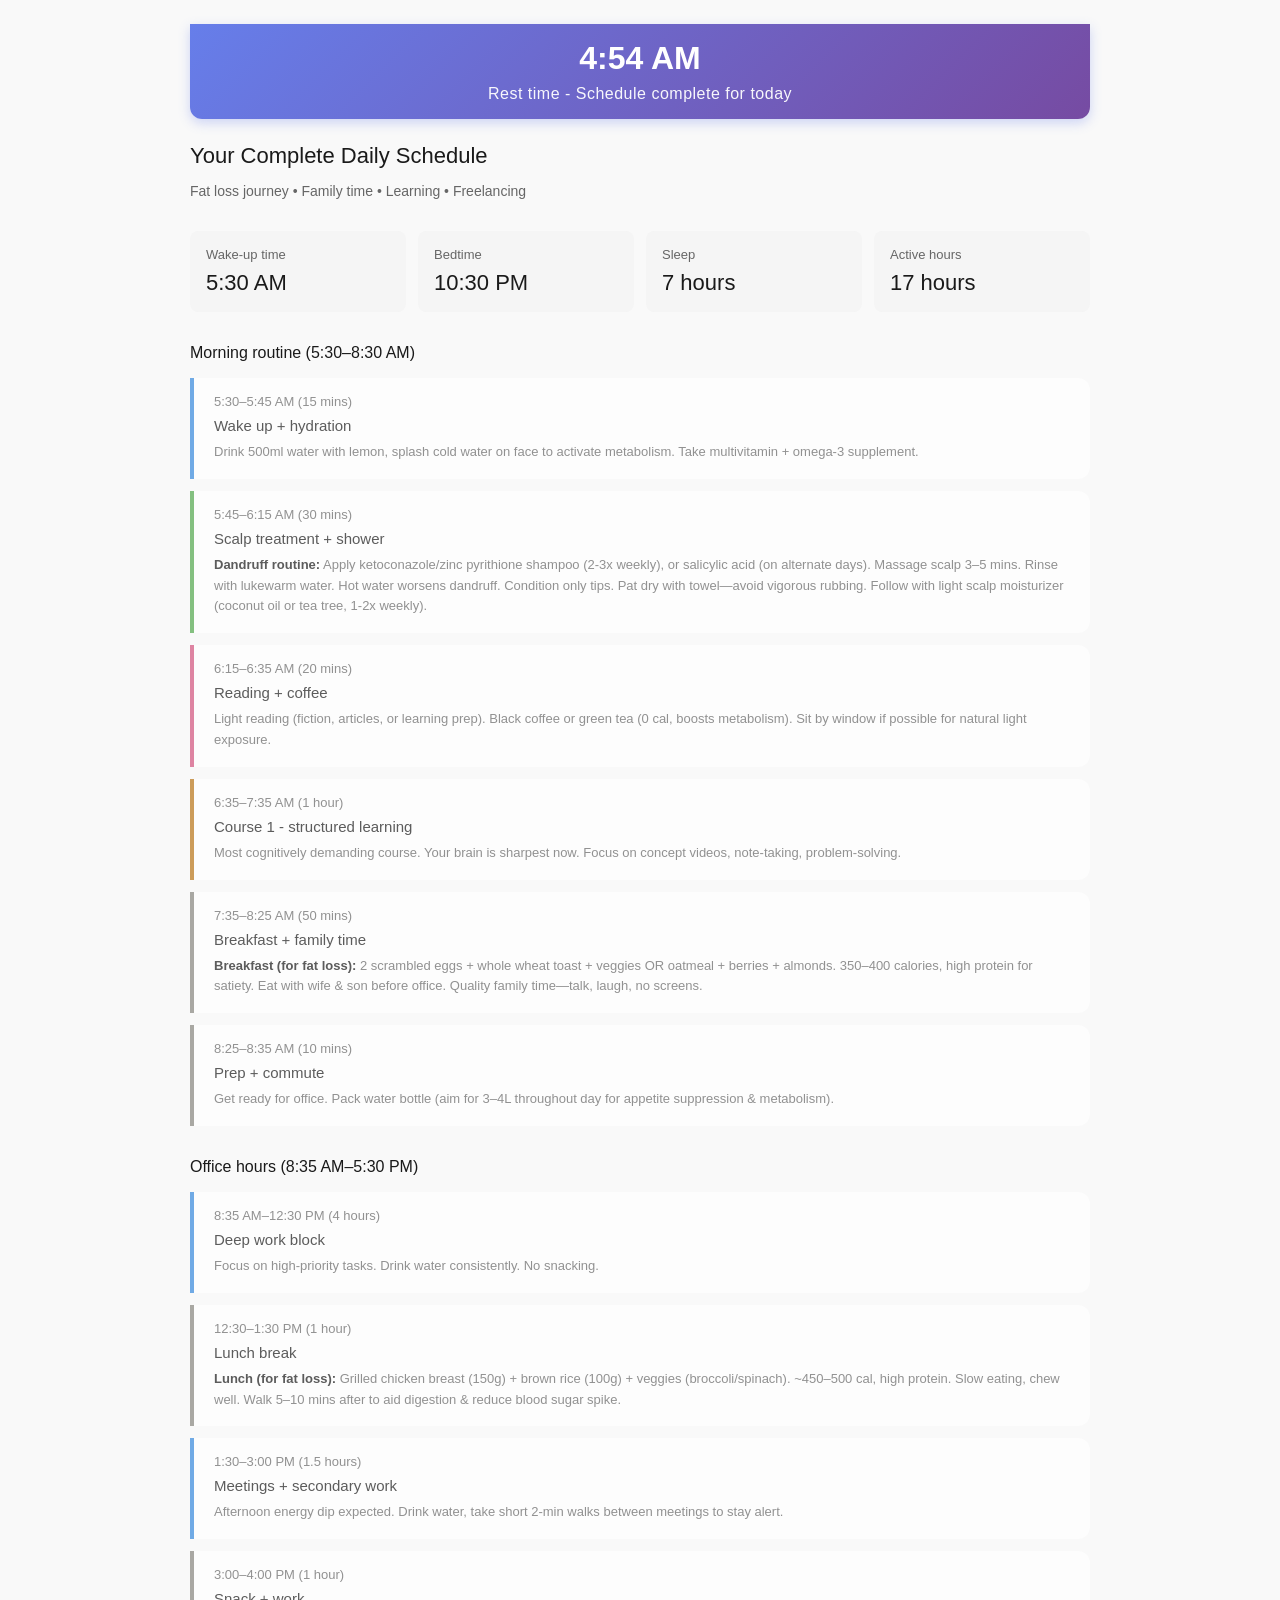
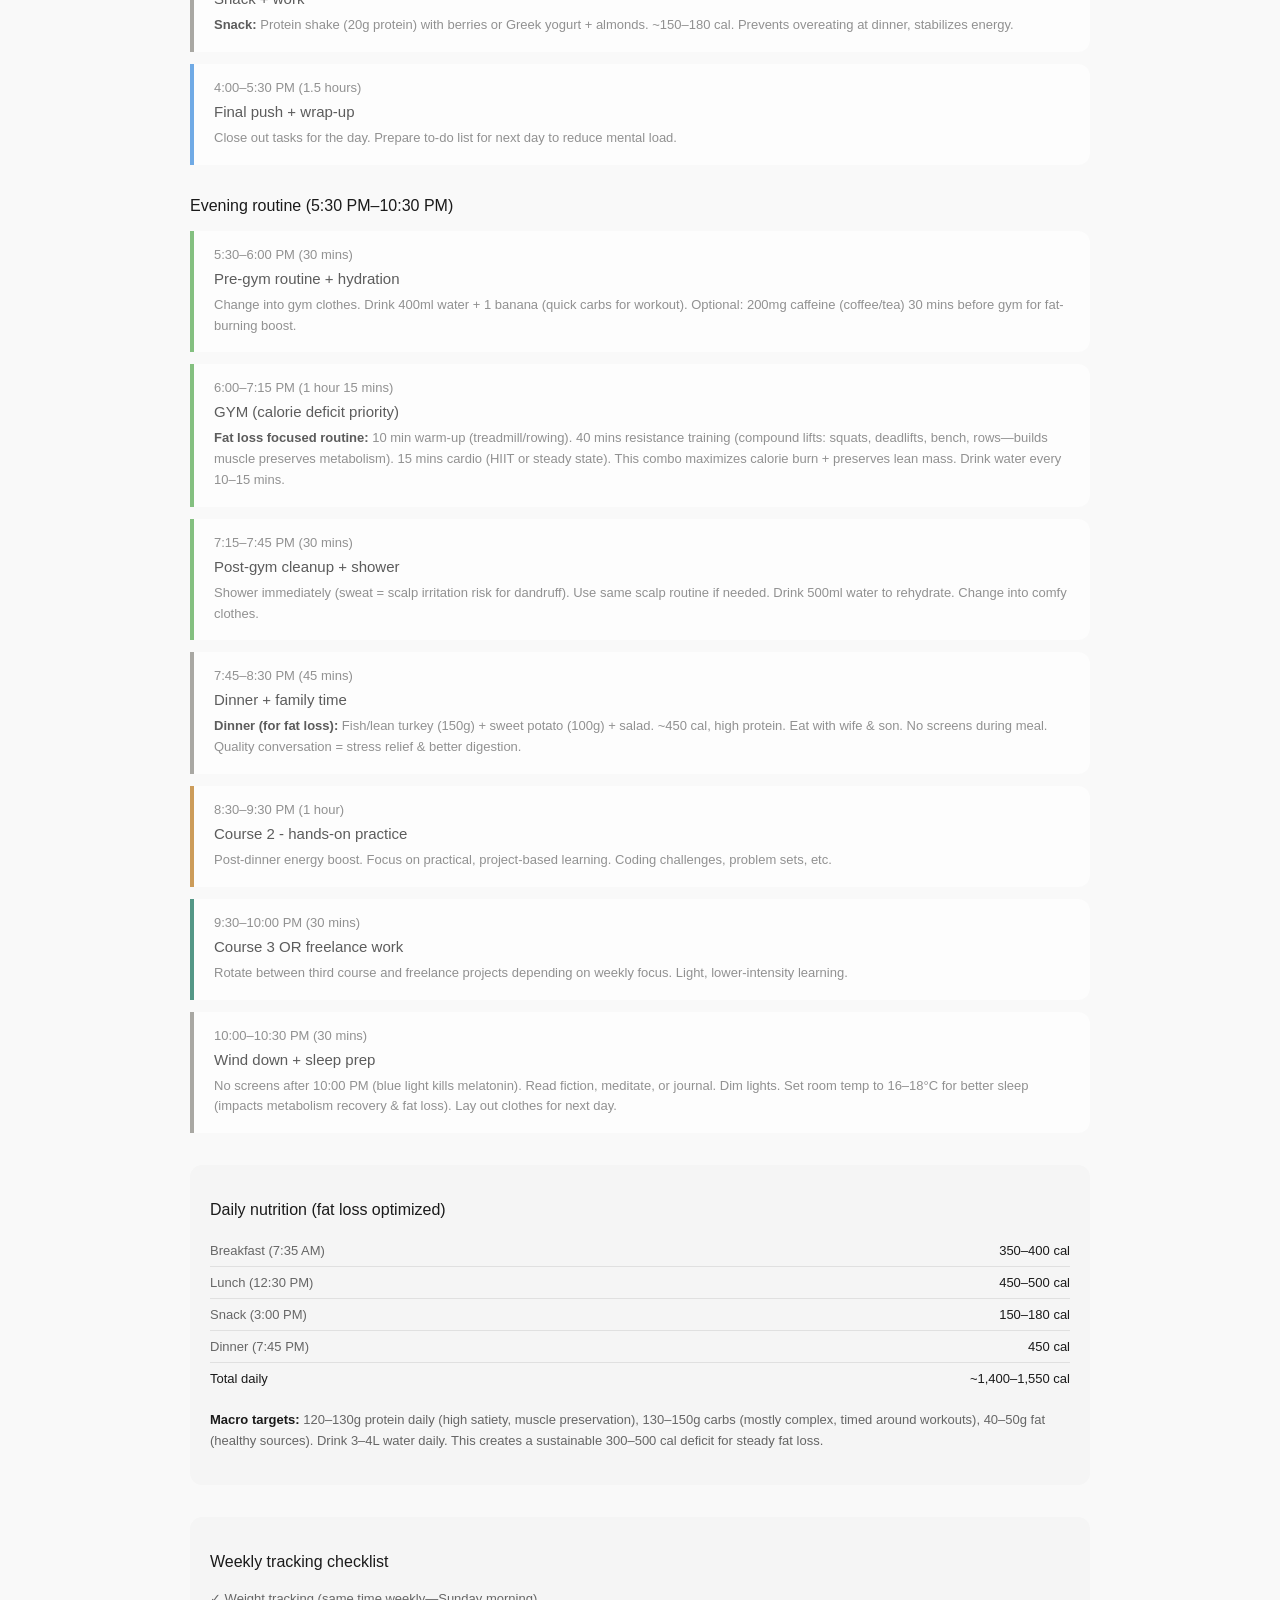
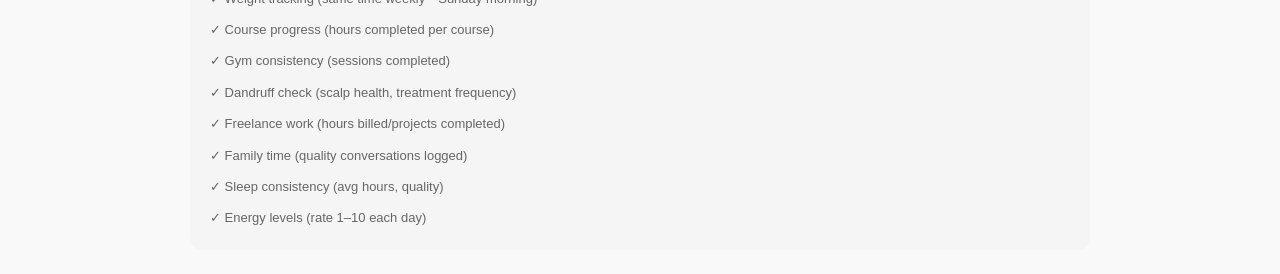
==== comprehensive_daily_schedule.html @ 2fa3a60c "base" ====
<!DOCTYPE html>
<html lang="en">
<head>
    <meta charset="UTF-8">
    <meta name="viewport" content="width=device-width, initial-scale=1.0">
    <title>Daily Schedule Tracker</title>
    <link rel="stylesheet" href="styles.css">
</head>
<body>

<div style="padding: 1.5rem; max-width: 900px; margin: 0 auto; font-family: var(--font-sans);">

<div class="current-time-display">
    <div class="time" id="currentTime">--:-- --</div>
    <div class="activity" id="currentActivity">Loading schedule...</div>
</div>

<h2 style="font-size: 22px; font-weight: 500; margin-bottom: 0.5rem;">Your Complete Daily Schedule</h2>
<p style="font-size: 14px; color: var(--color-text-secondary); margin-bottom: 2rem;">Fat loss journey • Family time • Learning • Freelancing</p>

<div style="display: grid; grid-template-columns: repeat(auto-fit, minmax(200px, 1fr)); gap: 12px; margin-bottom: 2rem;">
  <div style="background: var(--color-background-secondary); border-radius: var(--border-radius-md); padding: 1rem;">
    <div style="font-size: 13px; color: var(--color-text-secondary); margin-bottom: 0.5rem;">Wake-up time</div>
    <div style="font-size: 22px; font-weight: 500;">5:30 AM</div>
  </div>
  <div style="background: var(--color-background-secondary); border-radius: var(--border-radius-md); padding: 1rem;">
    <div style="font-size: 13px; color: var(--color-text-secondary); margin-bottom: 0.5rem;">Bedtime</div>
    <div style="font-size: 22px; font-weight: 500;">10:30 PM</div>
  </div>
  <div style="background: var(--color-background-secondary); border-radius: var(--border-radius-md); padding: 1rem;">
    <div style="font-size: 13px; color: var(--color-text-secondary); margin-bottom: 0.5rem;">Sleep</div>
    <div style="font-size: 22px; font-weight: 500;">7 hours</div>
  </div>
  <div style="background: var(--color-background-secondary); border-radius: var(--border-radius-md); padding: 1rem;">
    <div style="font-size: 13px; color: var(--color-text-secondary); margin-bottom: 0.5rem;">Active hours</div>
    <div style="font-size: 22px; font-weight: 500;">17 hours</div>
  </div>
</div>

<div style="margin-bottom: 2rem;">
  <h3 style="font-size: 16px; font-weight: 500; margin-bottom: 1rem;">Morning routine (5:30–8:30 AM)</h3>
  
  <div class="schedule-item" data-start="530" data-end="545" style="background: var(--color-background-primary); border-left: 4px solid #378ADD; border-radius: var(--border-radius-lg); border-top-left-radius: 0; border-bottom-left-radius: 0; padding: 1rem 1.25rem; margin-bottom: 0.75rem;">
    <div style="font-size: 13px; color: var(--color-text-secondary); font-weight: 500; margin-bottom: 0.5rem;">5:30–5:45 AM (15 mins)</div>
    <div style="font-size: 15px; font-weight: 500; margin-bottom: 0.5rem;">Wake up + hydration</div>
    <div style="font-size: 13px; color: var(--color-text-secondary); line-height: 1.6;">Drink 500ml water with lemon, splash cold water on face to activate metabolism. Take multivitamin + omega-3 supplement.</div>
  </div>

  <div class="schedule-item" data-start="545" data-end="615" style="background: var(--color-background-primary); border-left: 4px solid #54A94D; border-radius: var(--border-radius-lg); border-top-left-radius: 0; border-bottom-left-radius: 0; padding: 1rem 1.25rem; margin-bottom: 0.75rem;">
    <div style="font-size: 13px; color: var(--color-text-secondary); font-weight: 500; margin-bottom: 0.5rem;">5:45–6:15 AM (30 mins)</div>
    <div style="font-size: 15px; font-weight: 500; margin-bottom: 0.5rem;">Scalp treatment + shower</div>
    <div style="font-size: 13px; color: var(--color-text-secondary); line-height: 1.6;"><strong style="color: var(--color-text-primary);">Dandruff routine:</strong> Apply ketoconazole/zinc pyrithione shampoo (2-3x weekly), or salicylic acid (on alternate days). Massage scalp 3–5 mins. Rinse with lukewarm water. Hot water worsens dandruff. Condition only tips. Pat dry with towel—avoid vigorous rubbing. Follow with light scalp moisturizer (coconut oil or tea tree, 1-2x weekly).</div>
  </div>

  <div class="schedule-item" data-start="615" data-end="635" style="background: var(--color-background-primary); border-left: 4px solid #D4537E; border-radius: var(--border-radius-lg); border-top-left-radius: 0; border-bottom-left-radius: 0; padding: 1rem 1.25rem; margin-bottom: 0.75rem;">
    <div style="font-size: 13px; color: var(--color-text-secondary); font-weight: 500; margin-bottom: 0.5rem;">6:15–6:35 AM (20 mins)</div>
    <div style="font-size: 15px; font-weight: 500; margin-bottom: 0.5rem;">Reading + coffee</div>
    <div style="font-size: 13px; color: var(--color-text-secondary); line-height: 1.6;">Light reading (fiction, articles, or learning prep). Black coffee or green tea (0 cal, boosts metabolism). Sit by window if possible for natural light exposure.</div>
  </div>

  <div class="schedule-item" data-start="635" data-end="735" style="background: var(--color-background-primary); border-left: 4px solid #BA7517; border-radius: var(--border-radius-lg); border-top-left-radius: 0; border-bottom-left-radius: 0; padding: 1rem 1.25rem; margin-bottom: 0.75rem;">
    <div style="font-size: 13px; color: var(--color-text-secondary); font-weight: 500; margin-bottom: 0.5rem;">6:35–7:35 AM (1 hour)</div>
    <div style="font-size: 15px; font-weight: 500; margin-bottom: 0.5rem;">Course 1 - structured learning</div>
    <div style="font-size: 13px; color: var(--color-text-secondary); line-height: 1.6;">Most cognitively demanding course. Your brain is sharpest now. Focus on concept videos, note-taking, problem-solving.</div>
  </div>

  <div class="schedule-item" data-start="735" data-end="825" style="background: var(--color-background-primary); border-left: 4px solid #888780; border-radius: var(--border-radius-lg); border-top-left-radius: 0; border-bottom-left-radius: 0; padding: 1rem 1.25rem; margin-bottom: 0.75rem;">
    <div style="font-size: 13px; color: var(--color-text-secondary); font-weight: 500; margin-bottom: 0.5rem;">7:35–8:25 AM (50 mins)</div>
    <div style="font-size: 15px; font-weight: 500; margin-bottom: 0.5rem;">Breakfast + family time</div>
    <div style="font-size: 13px; color: var(--color-text-secondary); line-height: 1.6;"><strong style="color: var(--color-text-primary);">Breakfast (for fat loss):</strong> 2 scrambled eggs + whole wheat toast + veggies OR oatmeal + berries + almonds. 350–400 calories, high protein for satiety. Eat with wife & son before office. Quality family time—talk, laugh, no screens.</div>
  </div>

  <div class="schedule-item" data-start="825" data-end="835" style="background: var(--color-background-primary); border-left: 4px solid #888780; border-radius: var(--border-radius-lg); border-top-left-radius: 0; border-bottom-left-radius: 0; padding: 1rem 1.25rem;">
    <div style="font-size: 13px; color: var(--color-text-secondary); font-weight: 500; margin-bottom: 0.5rem;">8:25–8:35 AM (10 mins)</div>
    <div style="font-size: 15px; font-weight: 500; margin-bottom: 0.5rem;">Prep + commute</div>
    <div style="font-size: 13px; color: var(--color-text-secondary); line-height: 1.6;">Get ready for office. Pack water bottle (aim for 3–4L throughout day for appetite suppression & metabolism).</div>
  </div>
</div>

<div style="margin-bottom: 2rem;">
  <h3 style="font-size: 16px; font-weight: 500; margin-bottom: 1rem;">Office hours (8:35 AM–5:30 PM)</h3>
  
  <div class="schedule-item" data-start="835" data-end="1230" style="background: var(--color-background-primary); border-left: 4px solid #378ADD; border-radius: var(--border-radius-lg); border-top-left-radius: 0; border-bottom-left-radius: 0; padding: 1rem 1.25rem; margin-bottom: 0.75rem;">
    <div style="font-size: 13px; color: var(--color-text-secondary); font-weight: 500; margin-bottom: 0.5rem;">8:35 AM–12:30 PM (4 hours)</div>
    <div style="font-size: 15px; font-weight: 500; margin-bottom: 0.5rem;">Deep work block</div>
    <div style="font-size: 13px; color: var(--color-text-secondary); line-height: 1.6;">Focus on high-priority tasks. Drink water consistently. No snacking.</div>
  </div>

  <div class="schedule-item" data-start="1230" data-end="1330" style="background: var(--color-background-primary); border-left: 4px solid #888780; border-radius: var(--border-radius-lg); border-top-left-radius: 0; border-bottom-left-radius: 0; padding: 1rem 1.25rem; margin-bottom: 0.75rem;">
    <div style="font-size: 13px; color: var(--color-text-secondary); font-weight: 500; margin-bottom: 0.5rem;">12:30–1:30 PM (1 hour)</div>
    <div style="font-size: 15px; font-weight: 500; margin-bottom: 0.5rem;">Lunch break</div>
    <div style="font-size: 13px; color: var(--color-text-secondary); line-height: 1.6;"><strong style="color: var(--color-text-primary);">Lunch (for fat loss):</strong> Grilled chicken breast (150g) + brown rice (100g) + veggies (broccoli/spinach). ~450–500 cal, high protein. Slow eating, chew well. Walk 5–10 mins after to aid digestion & reduce blood sugar spike.</div>
  </div>

  <div class="schedule-item" data-start="1330" data-end="1500" style="background: var(--color-background-primary); border-left: 4px solid #378ADD; border-radius: var(--border-radius-lg); border-top-left-radius: 0; border-bottom-left-radius: 0; padding: 1rem 1.25rem; margin-bottom: 0.75rem;">
    <div style="font-size: 13px; color: var(--color-text-secondary); font-weight: 500; margin-bottom: 0.5rem;">1:30–3:00 PM (1.5 hours)</div>
    <div style="font-size: 15px; font-weight: 500; margin-bottom: 0.5rem;">Meetings + secondary work</div>
    <div style="font-size: 13px; color: var(--color-text-secondary); line-height: 1.6;">Afternoon energy dip expected. Drink water, take short 2-min walks between meetings to stay alert.</div>
  </div>

  <div class="schedule-item" data-start="1500" data-end="1600" style="background: var(--color-background-primary); border-left: 4px solid #888780; border-radius: var(--border-radius-lg); border-top-left-radius: 0; border-bottom-left-radius: 0; padding: 1rem 1.25rem; margin-bottom: 0.75rem;">
    <div style="font-size: 13px; color: var(--color-text-secondary); font-weight: 500; margin-bottom: 0.5rem;">3:00–4:00 PM (1 hour)</div>
    <div style="font-size: 15px; font-weight: 500; margin-bottom: 0.5rem;">Snack + work</div>
    <div style="font-size: 13px; color: var(--color-text-secondary); line-height: 1.6;"><strong style="color: var(--color-text-primary);">Snack:</strong> Protein shake (20g protein) with berries or Greek yogurt + almonds. ~150–180 cal. Prevents overeating at dinner, stabilizes energy.</div>
  </div>

  <div class="schedule-item" data-start="1600" data-end="1730" style="background: var(--color-background-primary); border-left: 4px solid #378ADD; border-radius: var(--border-radius-lg); border-top-left-radius: 0; border-bottom-left-radius: 0; padding: 1rem 1.25rem;">
    <div style="font-size: 13px; color: var(--color-text-secondary); font-weight: 500; margin-bottom: 0.5rem;">4:00–5:30 PM (1.5 hours)</div>
    <div style="font-size: 15px; font-weight: 500; margin-bottom: 0.5rem;">Final push + wrap-up</div>
    <div style="font-size: 13px; color: var(--color-text-secondary); line-height: 1.6;">Close out tasks for the day. Prepare to-do list for next day to reduce mental load.</div>
  </div>
</div>

<div style="margin-bottom: 2rem;">
  <h3 style="font-size: 16px; font-weight: 500; margin-bottom: 1rem;">Evening routine (5:30 PM–10:30 PM)</h3>
  
  <div class="schedule-item" data-start="1730" data-end="1800" style="background: var(--color-background-primary); border-left: 4px solid #54A94D; border-radius: var(--border-radius-lg); border-top-left-radius: 0; border-bottom-left-radius: 0; padding: 1rem 1.25rem; margin-bottom: 0.75rem;">
    <div style="font-size: 13px; color: var(--color-text-secondary); font-weight: 500; margin-bottom: 0.5rem;">5:30–6:00 PM (30 mins)</div>
    <div style="font-size: 15px; font-weight: 500; margin-bottom: 0.5rem;">Pre-gym routine + hydration</div>
    <div style="font-size: 13px; color: var(--color-text-secondary); line-height: 1.6;">Change into gym clothes. Drink 400ml water + 1 banana (quick carbs for workout). Optional: 200mg caffeine (coffee/tea) 30 mins before gym for fat-burning boost.</div>
  </div>

  <div class="schedule-item" data-start="1800" data-end="1915" style="background: var(--color-background-primary); border-left: 4px solid #54A94D; border-radius: var(--border-radius-lg); border-top-left-radius: 0; border-bottom-left-radius: 0; padding: 1rem 1.25rem; margin-bottom: 0.75rem;">
    <div style="font-size: 13px; color: var(--color-text-secondary); font-weight: 500; margin-bottom: 0.5rem;">6:00–7:15 PM (1 hour 15 mins)</div>
    <div style="font-size: 15px; font-weight: 500; margin-bottom: 0.5rem;">GYM (calorie deficit priority)</div>
    <div style="font-size: 13px; color: var(--color-text-secondary); line-height: 1.6;"><strong style="color: var(--color-text-primary);">Fat loss focused routine:</strong> 10 min warm-up (treadmill/rowing). 40 mins resistance training (compound lifts: squats, deadlifts, bench, rows—builds muscle preserves metabolism). 15 mins cardio (HIIT or steady state). This combo maximizes calorie burn + preserves lean mass. Drink water every 10–15 mins.</div>
  </div>

  <div class="schedule-item" data-start="1915" data-end="1945" style="background: var(--color-background-primary); border-left: 4px solid #54A94D; border-radius: var(--border-radius-lg); border-top-left-radius: 0; border-bottom-left-radius: 0; padding: 1rem 1.25rem; margin-bottom: 0.75rem;">
    <div style="font-size: 13px; color: var(--color-text-secondary); font-weight: 500; margin-bottom: 0.5rem;">7:15–7:45 PM (30 mins)</div>
    <div style="font-size: 15px; font-weight: 500; margin-bottom: 0.5rem;">Post-gym cleanup + shower</div>
    <div style="font-size: 13px; color: var(--color-text-secondary); line-height: 1.6;">Shower immediately (sweat = scalp irritation risk for dandruff). Use same scalp routine if needed. Drink 500ml water to rehydrate. Change into comfy clothes.</div>
  </div>

  <div class="schedule-item" data-start="1945" data-end="2030" style="background: var(--color-background-primary); border-left: 4px solid #888780; border-radius: var(--border-radius-lg); border-top-left-radius: 0; border-bottom-left-radius: 0; padding: 1rem 1.25rem; margin-bottom: 0.75rem;">
    <div style="font-size: 13px; color: var(--color-text-secondary); font-weight: 500; margin-bottom: 0.5rem;">7:45–8:30 PM (45 mins)</div>
    <div style="font-size: 15px; font-weight: 500; margin-bottom: 0.5rem;">Dinner + family time</div>
    <div style="font-size: 13px; color: var(--color-text-secondary); line-height: 1.6;"><strong style="color: var(--color-text-primary);">Dinner (for fat loss):</strong> Fish/lean turkey (150g) + sweet potato (100g) + salad. ~450 cal, high protein. Eat with wife & son. No screens during meal. Quality conversation = stress relief & better digestion.</div>
  </div>

  <div class="schedule-item" data-start="2030" data-end="2130" style="background: var(--color-background-primary); border-left: 4px solid #BA7517; border-radius: var(--border-radius-lg); border-top-left-radius: 0; border-bottom-left-radius: 0; padding: 1rem 1.25rem; margin-bottom: 0.75rem;">
    <div style="font-size: 13px; color: var(--color-text-secondary); font-weight: 500; margin-bottom: 0.5rem;">8:30–9:30 PM (1 hour)</div>
    <div style="font-size: 15px; font-weight: 500; margin-bottom: 0.5rem;">Course 2 - hands-on practice</div>
    <div style="font-size: 13px; color: var(--color-text-secondary); line-height: 1.6;">Post-dinner energy boost. Focus on practical, project-based learning. Coding challenges, problem sets, etc.</div>
  </div>

  <div class="schedule-item" data-start="2130" data-end="2200" style="background: var(--color-background-primary); border-left: 4px solid #0F6E56; border-radius: var(--border-radius-lg); border-top-left-radius: 0; border-bottom-left-radius: 0; padding: 1rem 1.25rem; margin-bottom: 0.75rem;">
    <div style="font-size: 13px; color: var(--color-text-secondary); font-weight: 500; margin-bottom: 0.5rem;">9:30–10:00 PM (30 mins)</div>
    <div style="font-size: 15px; font-weight: 500; margin-bottom: 0.5rem;">Course 3 OR freelance work</div>
    <div style="font-size: 13px; color: var(--color-text-secondary); line-height: 1.6;">Rotate between third course and freelance projects depending on weekly focus. Light, lower-intensity learning.</div>
  </div>

  <div class="schedule-item" data-start="2200" data-end="2230" style="background: var(--color-background-primary); border-left: 4px solid #888780; border-radius: var(--border-radius-lg); border-top-left-radius: 0; border-bottom-left-radius: 0; padding: 1rem 1.25rem;">
    <div style="font-size: 13px; color: var(--color-text-secondary); font-weight: 500; margin-bottom: 0.5rem;">10:00–10:30 PM (30 mins)</div>
    <div style="font-size: 15px; font-weight: 500; margin-bottom: 0.5rem;">Wind down + sleep prep</div>
    <div style="font-size: 13px; color: var(--color-text-secondary); line-height: 1.6;">No screens after 10:00 PM (blue light kills melatonin). Read fiction, meditate, or journal. Dim lights. Set room temp to 16–18°C for better sleep (impacts metabolism recovery & fat loss). Lay out clothes for next day.</div>
  </div>
</div>

<div style="background: var(--color-background-secondary); border-radius: var(--border-radius-lg); padding: 1.25rem; margin-bottom: 2rem;">
  <h3 style="font-size: 16px; font-weight: 500; margin-bottom: 1rem;">Daily nutrition (fat loss optimized)</h3>
  <table style="width: 100%; font-size: 13px; border-collapse: collapse;">
    <tr style="border-bottom: 0.5px solid var(--color-border-tertiary);">
      <td style="padding: 8px 0; color: var(--color-text-secondary);">Breakfast (7:35 AM)</td>
      <td style="text-align: right; padding: 8px 0;">350–400 cal</td>
    </tr>
    <tr style="border-bottom: 0.5px solid var(--color-border-tertiary);">
      <td style="padding: 8px 0; color: var(--color-text-secondary);">Lunch (12:30 PM)</td>
      <td style="text-align: right; padding: 8px 0;">450–500 cal</td>
    </tr>
    <tr style="border-bottom: 0.5px solid var(--color-border-tertiary);">
      <td style="padding: 8px 0; color: var(--color-text-secondary);">Snack (3:00 PM)</td>
      <td style="text-align: right; padding: 8px 0;">150–180 cal</td>
    </tr>
    <tr style="border-bottom: 0.5px solid var(--color-border-tertiary);">
      <td style="padding: 8px 0; color: var(--color-text-secondary);">Dinner (7:45 PM)</td>
      <td style="text-align: right; padding: 8px 0;">450 cal</td>
    </tr>
    <tr>
      <td style="padding: 8px 0; font-weight: 500; color: var(--color-text-primary);">Total daily</td>
      <td style="text-align: right; padding: 8px 0; font-weight: 500; color: var(--color-text-primary);">~1,400–1,550 cal</td>
    </tr>
  </table>
  <p style="font-size: 13px; color: var(--color-text-secondary); margin-top: 1rem; line-height: 1.6;"><strong style="color: var(--color-text-primary);">Macro targets:</strong> 120–130g protein daily (high satiety, muscle preservation), 130–150g carbs (mostly complex, timed around workouts), 40–50g fat (healthy sources). Drink 3–4L water daily. This creates a sustainable 300–500 cal deficit for steady fat loss.</p>
</div>

<div style="background: var(--color-background-secondary); border-radius: var(--border-radius-lg); padding: 1.25rem;">
  <h3 style="font-size: 16px; font-weight: 500; margin-bottom: 1rem;">Weekly tracking checklist</h3>
  <div style="font-size: 13px; color: var(--color-text-secondary); line-height: 1.8;">
    <div style="margin-bottom: 0.5rem;">✓ Weight tracking (same time weekly—Sunday morning)</div>
    <div style="margin-bottom: 0.5rem;">✓ Course progress (hours completed per course)</div>
    <div style="margin-bottom: 0.5rem;">✓ Gym consistency (sessions completed)</div>
    <div style="margin-bottom: 0.5rem;">✓ Dandruff check (scalp health, treatment frequency)</div>
    <div style="margin-bottom: 0.5rem;">✓ Freelance work (hours billed/projects completed)</div>
    <div style="margin-bottom: 0.5rem;">✓ Family time (quality conversations logged)</div>
    <div style="margin-bottom: 0.5rem;">✓ Sleep consistency (avg hours, quality)</div>
    <div>✓ Energy levels (rate 1–10 each day)</div>
  </div>
</div>

</div>

<script src="script.js"></script>
</body>
</html>
---- styles.css ----
* {
    --color-background-primary: #ffffff;
    --color-background-secondary: #f5f5f5;
    --color-text-primary: #1a1a1a;
    --color-text-secondary: #666666;
    --color-border-tertiary: #e0e0e0;
    --font-sans: -apple-system, BlinkMacSystemFont, 'Segoe UI', Roboto, sans-serif;
    --border-radius-md: 8px;
    --border-radius-lg: 12px;
}

body {
    background: #f9f9f9;
    color: var(--color-text-primary);
    font-family: var(--font-sans);
    margin: 0;
    padding: 0;
}

.current-time-display {
    position: sticky;
    top: 0;
    z-index: 100;
    background: linear-gradient(135deg, #667eea 0%, #764ba2 100%);
    color: white;
    padding: 1rem 1.5rem;
    border-radius: 0 0 12px 12px;
    margin-bottom: 1.5rem;
    box-shadow: 0 4px 12px rgba(102, 126, 234, 0.3);
    text-align: center;
}

.current-time-display .time {
    font-size: 32px;
    font-weight: 700;
    margin-bottom: 0.5rem;
}

.current-time-display .activity {
    font-size: 16px;
    font-weight: 500;
    opacity: 0.95;
    letter-spacing: 0.5px;
}

.schedule-item.current {
    background: linear-gradient(135deg, rgba(102, 126, 234, 0.08) 0%, rgba(118, 75, 162, 0.08) 100%);
    border-left-width: 6px !important;
    box-shadow: 0 0 0 1px rgba(102, 126, 234, 0.4), 0 8px 24px rgba(102, 126, 234, 0.15);
    transform: scale(1.02);
    transform-origin: left center;
    transition: all 0.3s ease;
}

.schedule-item.current::before {
    content: '★ CURRENT';
    display: block;
    color: #667eea;
    font-size: 11px;
    font-weight: 700;
    letter-spacing: 1px;
    margin-bottom: 0.5rem;
    text-transform: uppercase;
}

.schedule-item {
    transition: all 0.3s ease;
}

.schedule-item:not(.current) {
    opacity: 0.7;
}
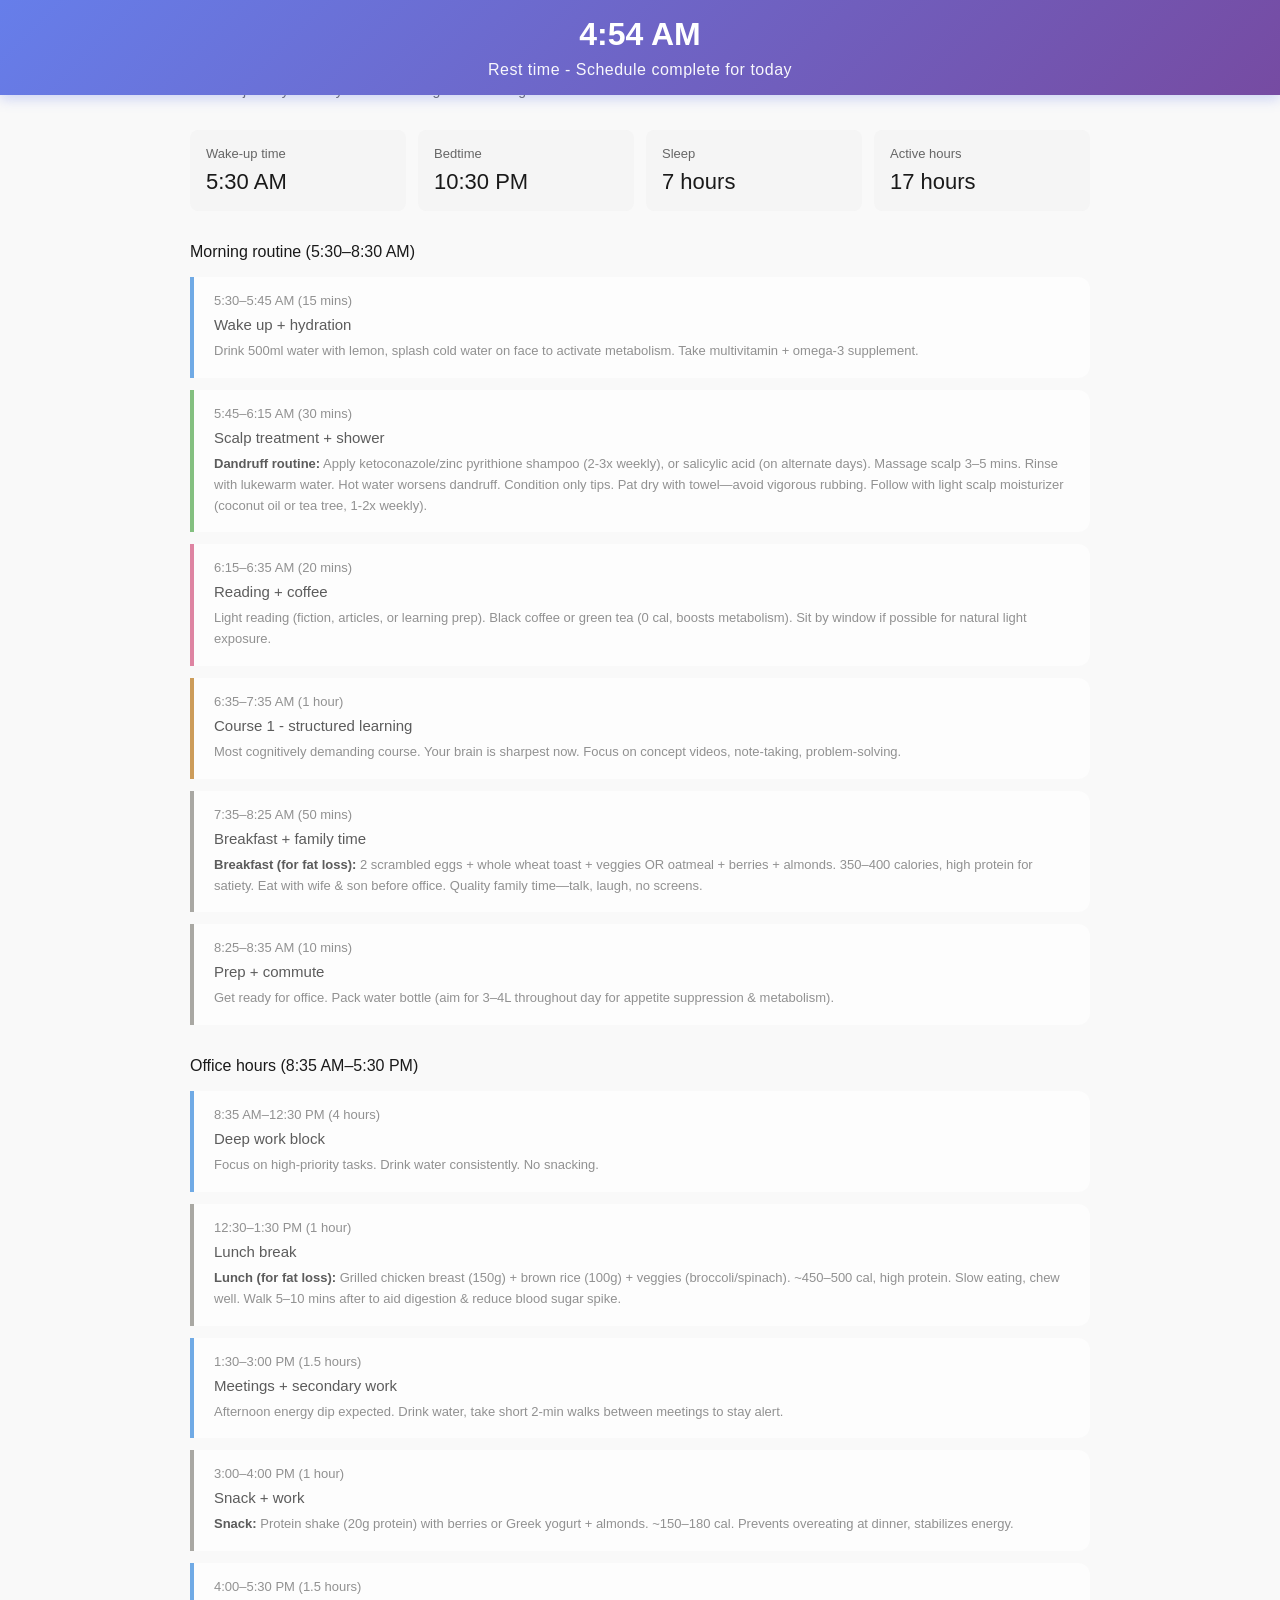
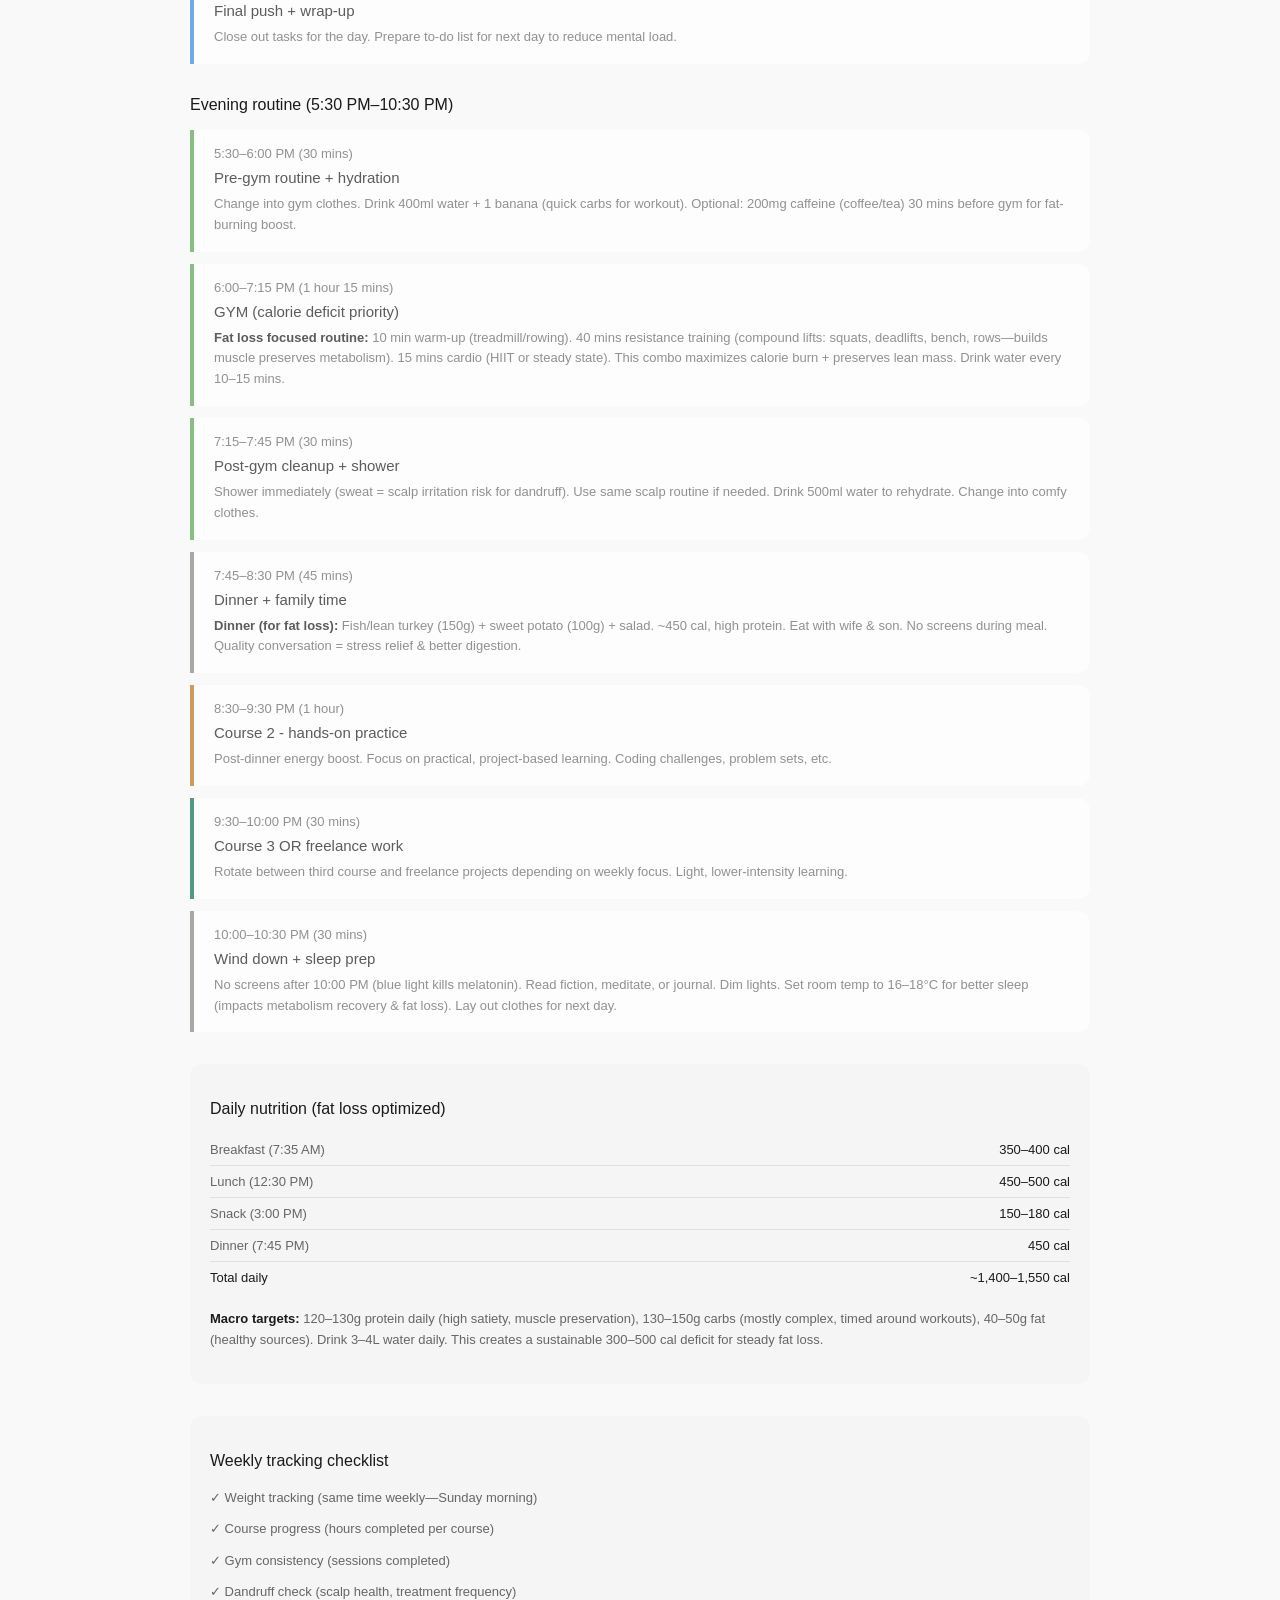
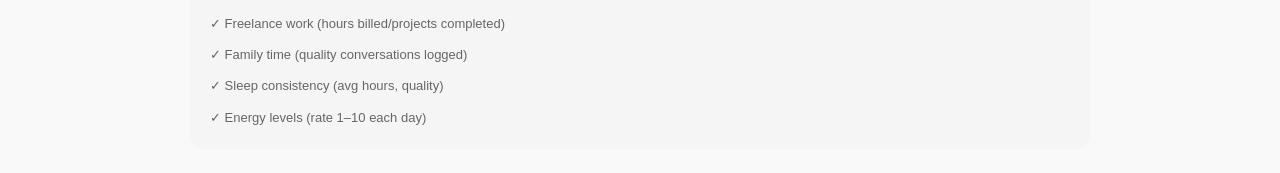
==== commit 4e4be448: "updated" ====
--- a/comprehensive_daily_schedule.html
+++ b/comprehensive_daily_schedule.html
@@ -8,12 +8,12 @@
 </head>
 <body>
 
-<div style="padding: 1.5rem; max-width: 900px; margin: 0 auto; font-family: var(--font-sans);">
-
 <div class="current-time-display">
     <div class="time" id="currentTime">--:-- --</div>
     <div class="activity" id="currentActivity">Loading schedule...</div>
 </div>
+
+<div style="padding: 1.5rem; max-width: 900px; margin: 0 auto; font-family: var(--font-sans);">
 
 <h2 style="font-size: 22px; font-weight: 500; margin-bottom: 0.5rem;">Your Complete Daily Schedule</h2>
 <p style="font-size: 14px; color: var(--color-text-secondary); margin-bottom: 2rem;">Fat loss journey • Family time • Learning • Freelancing</p>
--- a/styles.css
+++ b/styles.css
@@ -18,22 +18,26 @@
 }
 
 .current-time-display {
-    position: sticky;
+    position: fixed;
     top: 0;
+    left: 0;
+    right: 0;
     z-index: 100;
     background: linear-gradient(135deg, #667eea 0%, #764ba2 100%);
     color: white;
     padding: 1rem 1.5rem;
-    border-radius: 0 0 12px 12px;
-    margin-bottom: 1.5rem;
     box-shadow: 0 4px 12px rgba(102, 126, 234, 0.3);
     text-align: center;
+    transition: all 0.3s ease;
+    width: 100%;
+    box-sizing: border-box;
 }
 
 .current-time-display .time {
     font-size: 32px;
     font-weight: 700;
     margin-bottom: 0.5rem;
+    transition: font-size 0.3s ease;
 }
 
 .current-time-display .activity {
@@ -41,6 +45,24 @@
     font-weight: 500;
     opacity: 0.95;
     letter-spacing: 0.5px;
+    transition: font-size 0.3s ease, opacity 0.3s ease;
+}
+
+/* Minimalist scrolled state */
+.current-time-display.scrolled {
+    padding: 0.5rem 1.5rem;
+    box-shadow: 0 2px 8px rgba(102, 126, 234, 0.2);
+}
+
+.current-time-display.scrolled .time {
+    font-size: 20px;
+    margin-bottom: 0;
+}
+
+.current-time-display.scrolled .activity {
+    font-size: 12px;
+    opacity: 0.8;
+    display: none;
 }
 
 .schedule-item.current {
@@ -70,3 +92,101 @@
 .schedule-item:not(.current) {
     opacity: 0.7;
 }
+
+/* Mobile Responsive - App-like Header */
+@media (max-width: 768px) {
+    .current-time-display {
+        position: fixed;
+        top: 0;
+        left: 0;
+        right: 0;
+        width: 100vw;
+        height: 60vh;
+        padding: 3rem 1.5rem 2rem;
+        border-radius: 0;
+        display: flex;
+        flex-direction: column;
+        justify-content: center;
+        align-items: center;
+        box-shadow: 0 8px 24px rgba(102, 126, 234, 0.4);
+        z-index: 1000;
+    }
+
+    .current-time-display .time {
+        font-size: 64px;
+        font-weight: 700;
+        margin-bottom: 1rem;
+        line-height: 1;
+    }
+
+    .current-time-display .activity {
+        font-size: 20px;
+        font-weight: 500;
+        opacity: 0.98;
+        letter-spacing: 0.8px;
+        margin-top: 1rem;
+    }
+
+    /* Scrolled state on mobile */
+    .current-time-display.scrolled {
+        height: auto;
+        padding: 0.75rem 1.5rem;
+        justify-content: flex-start;
+        align-items: center;
+    }
+
+    .current-time-display.scrolled .time {
+        font-size: 24px;
+        margin-bottom: 0;
+    }
+
+    .current-time-display.scrolled .activity {
+        display: none;
+    }
+
+    body {
+        padding-top: 60vh;
+    }
+
+    body.scrolled-state {
+        padding-top: 60px;
+    }
+
+    div[style*="padding: 1.5rem; max-width: 900px"] {
+        margin-top: 0;
+        padding-top: 1rem;
+    }
+}
+
+@media (max-width: 480px) {
+    .current-time-display {
+        height: 55vh;
+        padding: 2.5rem 1rem 1.5rem;
+    }
+
+    .current-time-display .time {
+        font-size: 56px;
+    }
+
+    .current-time-display .activity {
+        font-size: 18px;
+    }
+
+    /* Scrolled state */
+    .current-time-display.scrolled {
+        height: auto;
+        padding: 0.6rem 1rem;
+    }
+
+    .current-time-display.scrolled .time {
+        font-size: 22px;
+    }
+
+    body {
+        padding-top: 55vh;
+    }
+
+    body.scrolled-state {
+        padding-top: 55px;
+    }
+}
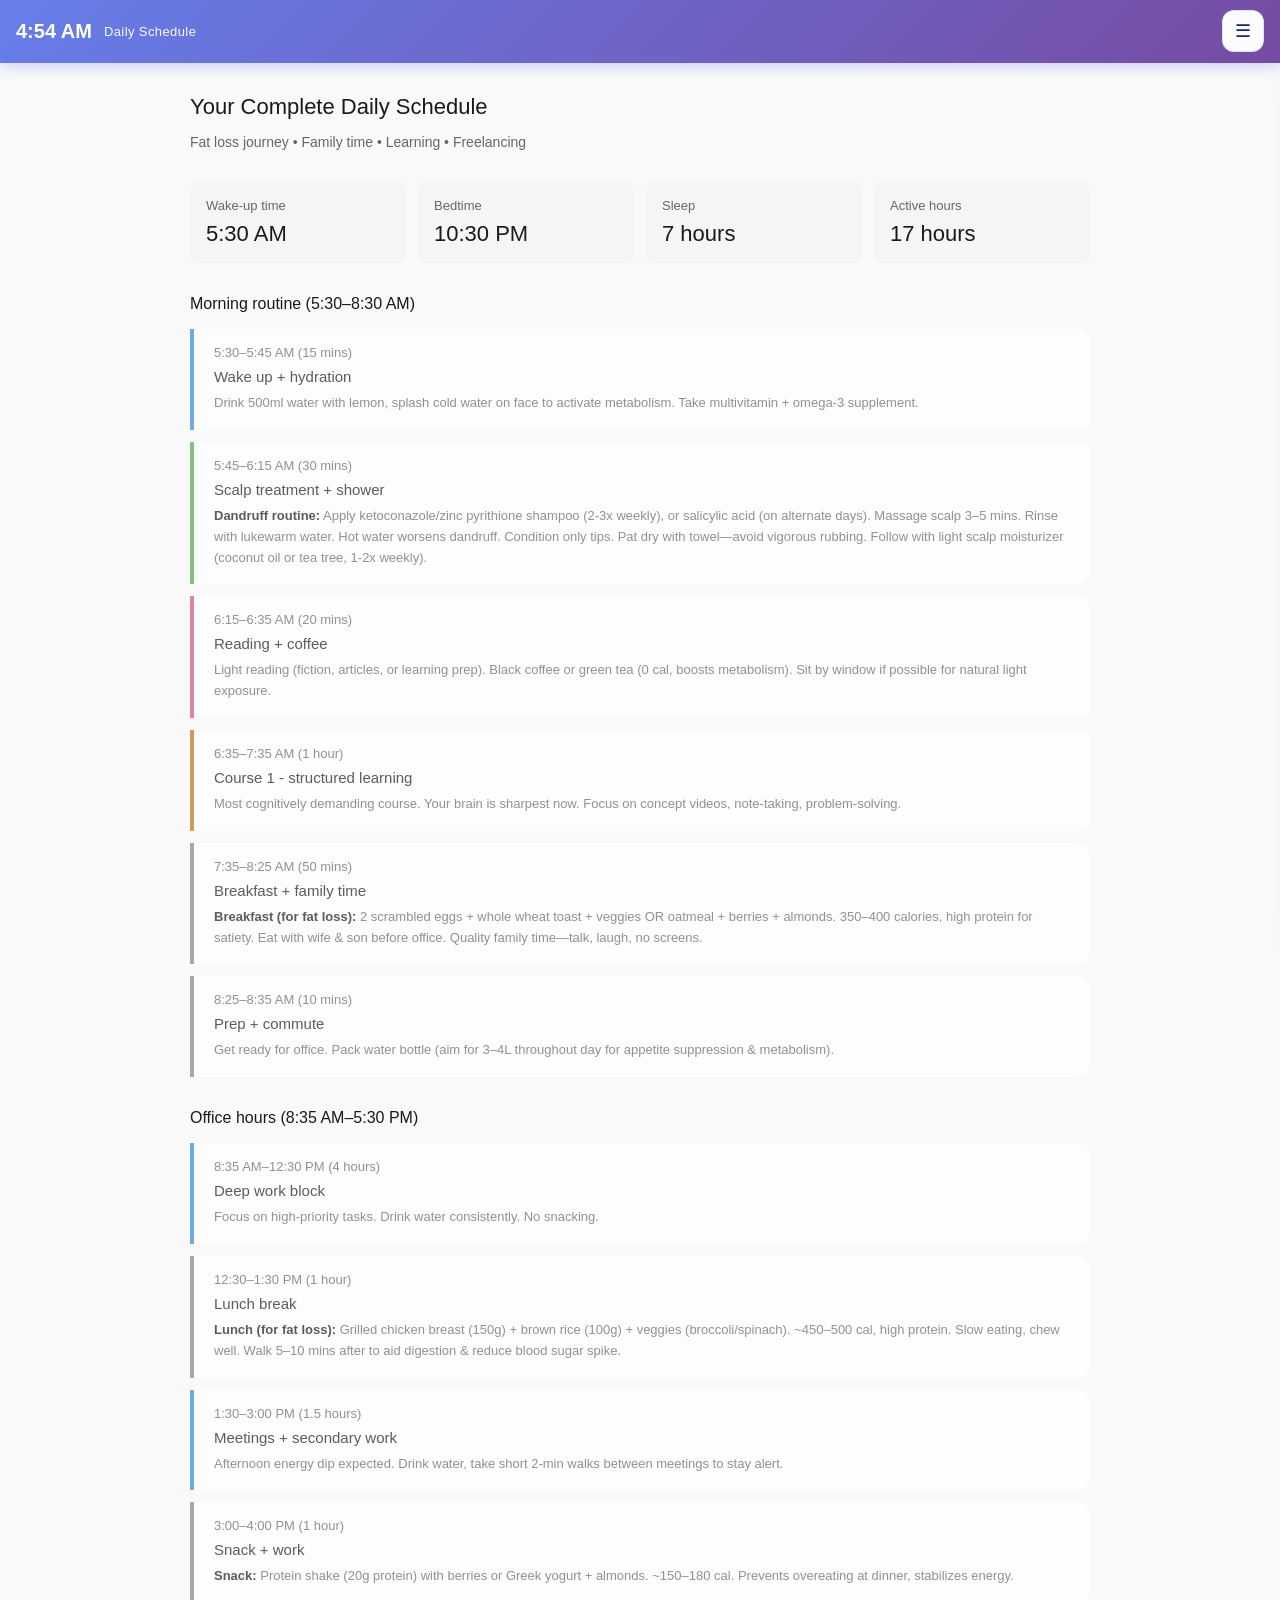
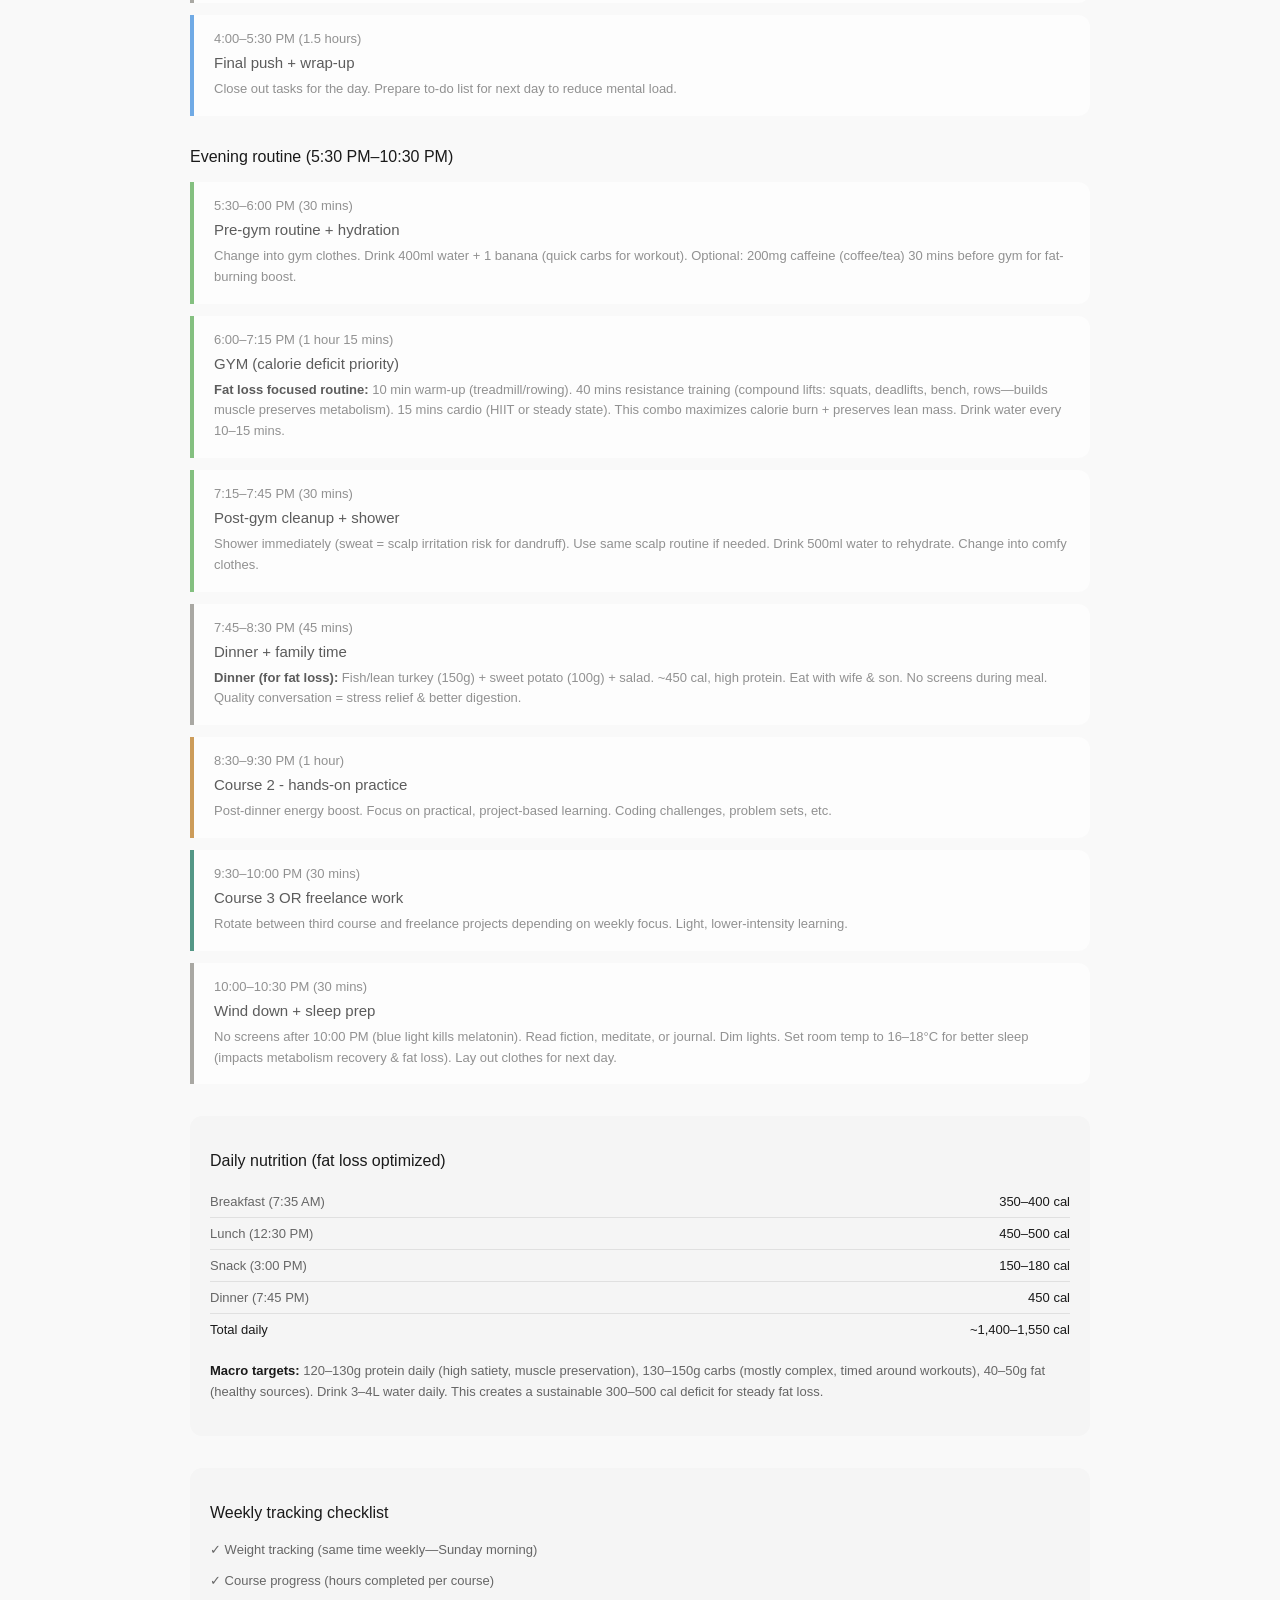
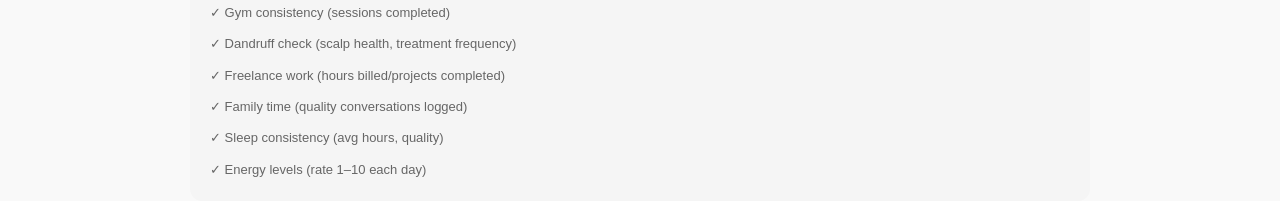
==== commit 82d4d53c: "updated tabs" ====
--- a/comprehensive_daily_schedule.html
+++ b/comprehensive_daily_schedule.html
@@ -6,14 +6,26 @@
     <title>Daily Schedule Tracker</title>
     <link rel="stylesheet" href="styles.css">
 </head>
-<body>
-
-<div class="current-time-display">
+<body data-page-title="Daily Schedule">
+
+<div class="current-time-display" data-current-task="Daily Schedule">
     <div class="time" id="currentTime">--:-- --</div>
     <div class="activity" id="currentActivity">Loading schedule...</div>
-</div>
-
-<div style="padding: 1.5rem; max-width: 900px; margin: 0 auto; font-family: var(--font-sans);">
+  <button class="menu-toggle" type="button" aria-label="Open menu">☰</button>
+</div>
+
+<nav class="site-nav">
+    <a href="index.html">Schedule</a>
+    <a href="daily-tracker.html">Daily Tracker</a>
+    <a href="weekly-summary.html">Weekly Summary</a>
+    <a href="course-progress.html">Course Progress</a>
+    <a href="fat-loss-tracking.html">Fat Loss Tracking</a>
+    <a href="family-time-log.html">Family Time Log</a>
+    <a href="freelance-tracker.html">Freelance Tracker</a>
+    <a href="health-checklist.html">Health Checklist</a>
+</nav>
+
+<div class="page-content">
 
 <h2 style="font-size: 22px; font-weight: 500; margin-bottom: 0.5rem;">Your Complete Daily Schedule</h2>
 <p style="font-size: 14px; color: var(--color-text-secondary); margin-bottom: 2rem;">Fat loss journey • Family time • Learning • Freelancing</p>
--- a/styles.css
+++ b/styles.css
@@ -22,30 +22,270 @@
     top: 0;
     left: 0;
     right: 0;
-    z-index: 100;
+    z-index: 1000;
     background: linear-gradient(135deg, #667eea 0%, #764ba2 100%);
     color: white;
-    padding: 1rem 1.5rem;
+    padding: 0.65rem 1rem;
     box-shadow: 0 4px 12px rgba(102, 126, 234, 0.3);
-    text-align: center;
     transition: all 0.3s ease;
     width: 100%;
     box-sizing: border-box;
+    display: flex;
+    align-items: center;
+    justify-content: space-between;
+    gap: 0.75rem;
+    min-height: 52px;
 }
 
 .current-time-display .time {
-    font-size: 32px;
+    font-size: 16px;
     font-weight: 700;
-    margin-bottom: 0.5rem;
+    margin: 0;
+    line-height: 1.1;
+    white-space: nowrap;
+    overflow: hidden;
+    text-overflow: ellipsis;
+}
+
+.current-time-display .activity {
+    font-size: 12px;
+    font-weight: 500;
+    opacity: 0.92;
+    letter-spacing: 0.35px;
+    transition: font-size 0.3s ease, opacity 0.3s ease;
+    margin: 0;
+    line-height: 1.2;
+    min-width: 0;
+    overflow: hidden;
+    text-overflow: ellipsis;
+}
+
+.current-time-display .menu-toggle {
+    position: static;
+    margin: 0;
+    margin-left: auto;
+}
+
+.site-nav {
+    display: flex;
+    flex-wrap: wrap;
+    justify-content: flex-start;
+    gap: 0.75rem;
+    position: fixed;
+    top: 52px;
+    right: 0;
+    width: 320px;
+    height: calc(100vh - 52px);
+    padding: 1rem;
+    margin: 0;
+    text-align: left;
+    background: rgba(255, 255, 255, 0.98);
+    border-radius: 0 0 0 18px;
+    border-left: 1px solid rgba(200, 210, 255, 0.45);
+    box-shadow: -12px 20px 40px rgba(16, 24, 79, 0.08);
+    transform: translateX(110%);
+    transition: transform 0.3s ease;
+    overflow-y: auto;
+    z-index: 1050;
+}
+
+.site-nav.open {
+    transform: translateX(0);
+}
+
+.site-nav a {
+    display: inline-flex;
+    align-items: center;
+    justify-content: flex-start;
+    width: 100%;
+    padding: 0.75rem 1rem;
+    border-radius: 14px;
+    background: #f7f8ff;
+    color: #142a6b;
+    text-decoration: none;
+    font-size: 13px;
+    font-weight: 700;
+    border: 1px solid rgba(70, 91, 173, 0.14);
+    transition: transform 0.2s ease, background 0.2s ease, color 0.2s ease;
+}
+
+.site-nav a:hover,
+.site-nav a.active {
+    transform: translateY(-1px);
+    background: #e7e9ff;
+    color: #0f1854;
+    border-color: rgba(70, 91, 173, 0.24);
+}
+
+.menu-toggle {
+    display: inline-flex;
+    align-items: center;
+    justify-content: center;
+    width: 42px;
+    height: 42px;
+    min-width: 42px;
+    min-height: 42px;
+    background: rgba(255, 255, 255, 0.98);
+    border: 1px solid rgba(70, 91, 173, 0.16);
+    border-radius: 12px;
+    color: #142a6b;
+    font-size: 18px;
+    padding: 0;
+    cursor: pointer;
+    transition: transform 0.2s ease, background 0.2s ease;
+}
+
+.menu-toggle:hover {
+    transform: translateY(-1px);
+    background: #f1f4ff;
+}
+
+.page-content {
+    padding-top: 76px;
+    max-width: 900px;
+    margin: 0 auto;
+}
+
+.page-intro {
+    font-size: 14px;
+    color: var(--color-text-secondary);
+    margin-bottom: 1rem;
+    line-height: 1.7;
+}
+
+.section-header {
+    font-size: 18px;
+    font-weight: 600;
+    margin: 1.75rem 0 0.75rem;
+}
+
+.tracker-table {
+    width: 100%;
+    border-collapse: collapse;
+    font-size: 13px;
+}
+
+.tracker-table th,
+.tracker-table td {
+    border: 1px solid #e8e8e8;
+    padding: 0.75rem 0.85rem;
+    text-align: left;
+}
+
+.tracker-table th {
+    background: #f7f8ff;
+    color: var(--color-text-primary);
+    font-weight: 600;
+}
+
+.tracker-table tbody tr:nth-child(odd) {
+    background: #fbfbff;
+}
+
+.tracker-table caption {
+    caption-side: top;
+    font-size: 14px;
+    font-weight: 600;
+    margin-bottom: 0.75rem;
+    text-align: left;
+}
+
+.summary-grid {
+    display: grid;
+    grid-template-columns: repeat(auto-fit, minmax(220px, 1fr));
+    gap: 1rem;
+}
+
+.summary-card {
+    background: white;
+    border-radius: var(--border-radius-md);
+    padding: 1rem;
+    box-shadow: 0 4px 12px rgba(0,0,0,0.04);
+}
+
+.tracker-table td[contenteditable="true"] {
+    min-width: 110px;
+    background: #ffffff;
+    outline: none;
+    transition: background 0.2s ease, box-shadow 0.2s ease;
+}
+
+.tracker-table td[contenteditable="true"]:focus {
+    background: #f6f8ff;
+    box-shadow: inset 0 0 0 2px rgba(102, 126, 234, 0.25);
+}
+
+@media (max-width: 768px) {
+    .site-nav {
+        display: flex;
+        position: fixed;
+        top: 62px;
+        right: 0;
+        width: 280px;
+        height: calc(100vh - 62px);
+        z-index: 1100;
+        flex-direction: column;
+        align-items: stretch;
+        gap: 0.5rem;
+        padding: 0.85rem;
+        background: rgba(255, 255, 255, 0.98);
+        border-radius: 0 0 0 18px;
+        border-left: 1px solid rgba(200, 210, 255, 0.45);
+        box-shadow: -12px 20px 40px rgba(16, 24, 79, 0.12);
+        transform: translateX(110%);
+        transition: transform 0.3s ease;
+        overflow-y: auto;
+    }
+
+    .site-nav.open {
+        transform: translateX(0);
+    }
+
+    .site-nav a {
+        width: 100%;
+        justify-content: flex-start;
+        padding-left: 1rem;
+        border-radius: 14px;
+    }
+
+    .menu-toggle {
+        display: inline-flex;
+    }
+
+    .page-content {
+        padding-top: 76px;
+        margin: 0 0.75rem;
+    }
+
+    body.scrolled-state .page-content {
+        padding-top: 76px;
+    }
+}
+
+@media (max-width: 480px) {
+    .site-nav {
+        width: 240px;
+    }
+
+    .page-content {
+        padding-top: 76px;
+    }
+}
+
+.current-time-display .time {
+    font-size: 20px;
+    font-weight: 700;
+    margin: 0;
     transition: font-size 0.3s ease;
 }
 
 .current-time-display .activity {
-    font-size: 16px;
+    font-size: 13px;
     font-weight: 500;
     opacity: 0.95;
-    letter-spacing: 0.5px;
+    letter-spacing: 0.4px;
     transition: font-size 0.3s ease, opacity 0.3s ease;
+    margin: 0;
 }
 
 /* Minimalist scrolled state */
@@ -93,100 +333,69 @@
     opacity: 0.7;
 }
 
-/* Mobile Responsive - App-like Header */
+/* Mobile Responsive - Thin Fixed Header */
 @media (max-width: 768px) {
     .current-time-display {
         position: fixed;
         top: 0;
         left: 0;
         right: 0;
-        width: 100vw;
-        height: 60vh;
-        padding: 3rem 1.5rem 2rem;
-        border-radius: 0;
+        width: 100%;
+        padding: 0.75rem 1rem;
+        min-height: 52px;
         display: flex;
-        flex-direction: column;
-        justify-content: center;
+        flex-wrap: wrap;
         align-items: center;
-        box-shadow: 0 8px 24px rgba(102, 126, 234, 0.4);
+        justify-content: space-between;
+        background: linear-gradient(135deg, #667eea 0%, #764ba2 100%);
+        box-shadow: 0 4px 12px rgba(102, 126, 234, 0.3);
         z-index: 1000;
+        padding-right: 3.2rem;
     }
 
     .current-time-display .time {
-        font-size: 64px;
+        font-size: 15px;
         font-weight: 700;
-        margin-bottom: 1rem;
-        line-height: 1;
+        margin: 0;
     }
 
     .current-time-display .activity {
-        font-size: 20px;
-        font-weight: 500;
-        opacity: 0.98;
-        letter-spacing: 0.8px;
-        margin-top: 1rem;
-    }
-
-    /* Scrolled state on mobile */
+        font-size: 11px;
+        margin: 0;
+        opacity: 0.92;
+    }
+
     .current-time-display.scrolled {
-        height: auto;
-        padding: 0.75rem 1.5rem;
-        justify-content: flex-start;
-        align-items: center;
+        padding: 0.55rem 1rem;
     }
 
     .current-time-display.scrolled .time {
-        font-size: 24px;
-        margin-bottom: 0;
+        font-size: 15px;
     }
 
     .current-time-display.scrolled .activity {
-        display: none;
+        font-size: 10px;
     }
 
     body {
-        padding-top: 60vh;
+        padding-top: 52px;
     }
 
     body.scrolled-state {
-        padding-top: 60px;
-    }
-
-    div[style*="padding: 1.5rem; max-width: 900px"] {
-        margin-top: 0;
-        padding-top: 1rem;
+        padding-top: 52px;
     }
 }
 
 @media (max-width: 480px) {
     .current-time-display {
-        height: 55vh;
-        padding: 2.5rem 1rem 1.5rem;
+        padding: 0.7rem 1rem;
     }
 
     .current-time-display .time {
-        font-size: 56px;
+        font-size: 14px;
     }
 
     .current-time-display .activity {
-        font-size: 18px;
-    }
-
-    /* Scrolled state */
-    .current-time-display.scrolled {
-        height: auto;
-        padding: 0.6rem 1rem;
-    }
-
-    .current-time-display.scrolled .time {
-        font-size: 22px;
-    }
-
-    body {
-        padding-top: 55vh;
-    }
-
-    body.scrolled-state {
-        padding-top: 55px;
-    }
-}
+        font-size: 10px;
+    }
+}
